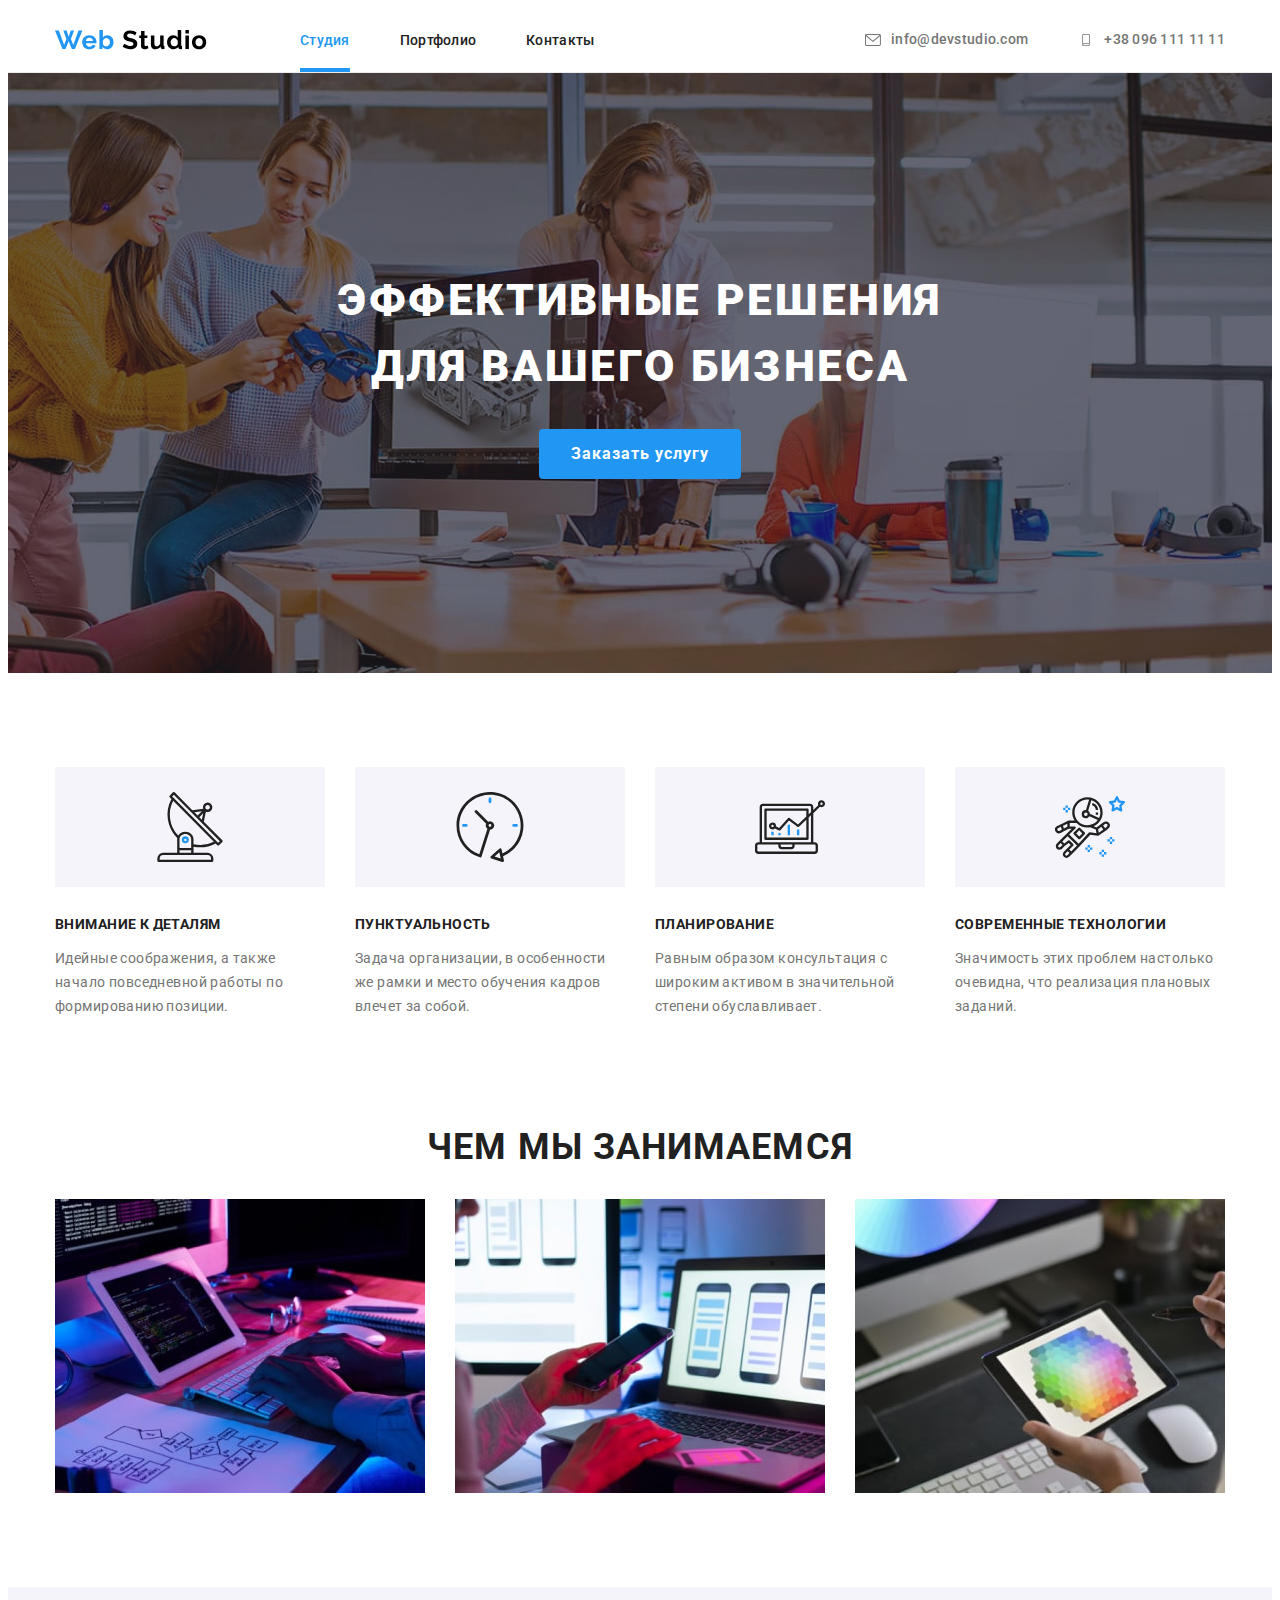
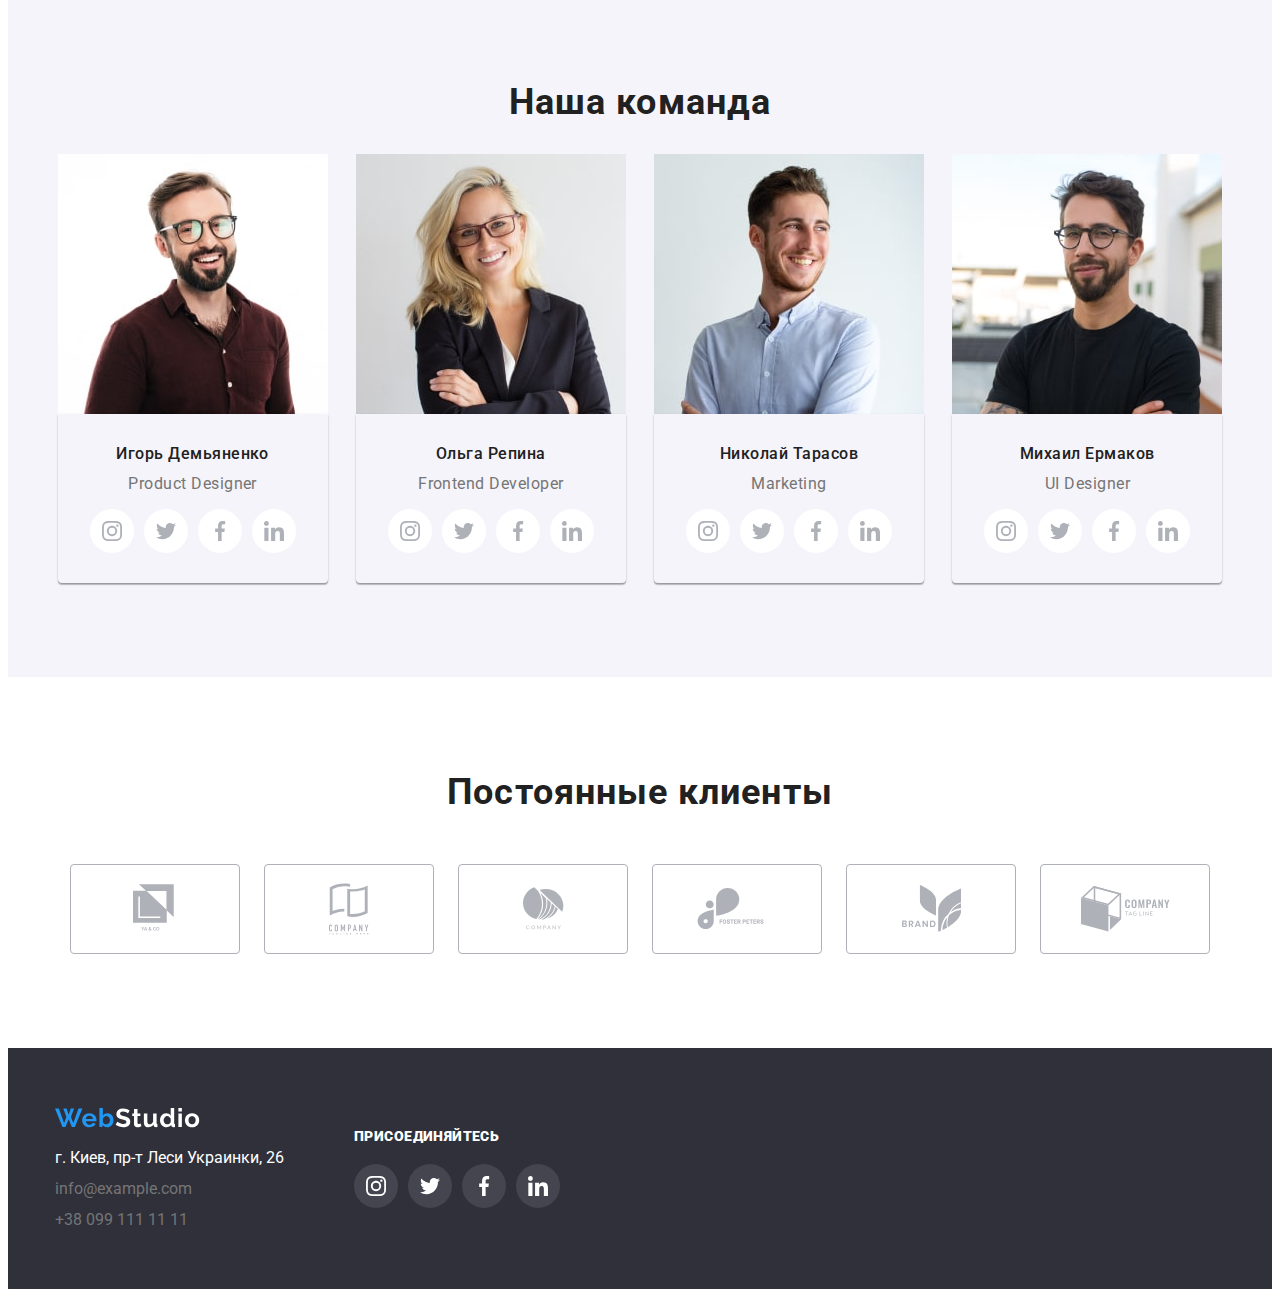
==== index.html @ 85c2e056 "Пересоздал репозиторий" ====
<!DOCTYPE html>
<html lang="ru">
  <head>
    <meta charset="UTF-8" />
    <meta name="viewport" content="width=device-width, initial-scale=1.0" />
    <title>Web Studio</title>
    <link
      href="https://fonts.googleapis.com/css2?family=Roboto:wght@400;500;700;900&display=swap"
      rel="stylesheet"
    />
    <link rel="stylesheet" href="./css/styles.css" />
  </head>

  <body>
    <header>
      <div class="header">
       <nav class="nav">
        <a href="./index.html">
          <img src="./images/logotype.svg" alt="Логотип студии" class="logo"/>
         </a>
        <ul class="navigation">
          <li class="navigation-item"><a href="./index.html" class="links-nav current">Студия</a></li>
          <li class="navigation-item"><a href="./portfolio.html" class="links-nav">Портфолио</a></li>
          <li class="navigation-item"><a href="" class="links-nav">Контакты</a></li>
        </ul>
       </nav>
       <ul class="contacts">
        <li class="contacts-item">
          <a href="mailto:info@devstudio.com" class="links-contact">
            <svg class="contact-icon">
              <use href="./images/sprite.svg#icon-envelope"></use>
            </svg>
            info@devstudio.com
          </a>
        </li>
        <li class="contacts-item">
          <a href="tel:+380961111111" class="links-contact">
            <svg class="contact-icon">
              <use href="./images/sprite.svg#icon-smartphone"></use>
            </svg>
            +38 096 111 11 11
          </a>
        </li>
       </ul>
      </div>
    </header>
  
    <main>
      <section class="hero">
        <div class="hero-box">
        <h1>
          ЭФФЕКТИВНЫЕ РЕШЕНИЯ ДЛЯ ВАШЕГО БИЗНЕСА
        </h1>
        
        <button type="button" class="btn" data-modal-open>Заказать услугу</button>
      </div>
      </section>
      <section class="qualities">
        <div class="qualities-container">
        <h2 class="visually-hidden">
          Качества
        </h2>
        <ul class="qualities-boxes">
          <li class="qualities-box details">
            <p class="qualities-title">
              Внимание к деталям
            </p>
            <p class="qualities-text">
              Идейные соображения, а также начало повседневной работы по
              формированию позиции.
            </p>
          </li>
          <li class="qualities-box punctuality">
            <h3 class="qualities-title">
              Пунктуальность
            </h3>
            <p class="qualities-text">
              Задача организации, в особенности же рамки и место обучения кадров
              влечет за собой.
            </p>
          </li>
          <li class="qualities-box planning">
            
            <h3 class="qualities-title">
              Планирование
            </h3>
            <p class="qualities-text">
              Равным образом консультация с широким активом в значительной
              степени обуславливает.
            </p>
          </li>
          <li class="qualities-box technology">
            
            <h3 class="qualities-title">
              Современные технологии
            </h3>
            <p class="qualities-text">
              Значимость этих проблем настолько очевидна, что реализация
              плановых заданий.
            </p>
          </li>
        </ul>
      </div>
      </section>
      <section class="jobs">
        <div class="jobs-container">
        <h2>
          Чем мы занимаемся
        </h2>
        <ul class="jobs-boxes">
          <li class="jobs-box desktop">
            <img
              src="./images/desktop.jpg"
              width="370"
              alt="разработка компьютерного приложения"
            />
            <div class="jobs-overlay">
              <p class="jobs-overlay-text">десктопные приложения</p>
            </div>
          </li>
          <li class="jobs-box mobile">
            <img
              src="./images/mobile.jpg"
              width="370"
              alt="разработка мобильного приложения"
            />
            <div class="jobs-overlay">
              <p class="jobs-overlay-text">мобильные приложения</p>
            </div>
          </li>
          <li class="jobs-box design">
            <img src="./images/design.jpg" width="370" alt="разработка дизайна" />
            <div class="jobs-overlay">
              <p class="jobs-overlay-text">дизайнерские решения</p>
            </div>
          </li>
        </ul>
      </div>
      </section>
      <section class="team">
        <div class="team-container">
        <h2>
          Наша команда
        </h2>
        <ul class="team-boxes">
          <li class="team-box">
            <img class="dev-photo"
              src="./images/igor.jpg"
              width="270"
              alt="Фото дизайнера"
            />
            <div class="dev-footer">
            <p class="dev-name">Игорь Демьяненко</p>
            <p class="dev">Product Designer</p>
            <ul class="social-links">
              <li class="social-links-item">
              <a href="" class="social-link">
              <svg class="social-link-icon">
                <use href="./images/sprite.svg#icon-instagram"></use>
              </svg>
            </a>
          </li>
            <li class="social-links-item">
            <a href="" class="social-link">
              <svg class="social-link-icon">
                <use href="./images/sprite.svg#icon-twitter"></use>
              </svg>
            </a>
          </li>
          <li class="social-links-item">
            <a href="" class="social-link">
              <svg class="social-link-icon">
                <use href="./images/sprite.svg#icon-facebook"></use>
              </svg>
            </a>
          </li>
          <li class="social-links-item">
            <a href="" class="social-link">
              <svg class="social-link-icon">
                <use href="./images/sprite.svg#icon-linkedin"></use>
              </svg>
            </a>
          </li>
          </ul>
          </div>
          </li>
          <li class="team-box">
            <img class="dev-photo" src="./images/olga.jpg" width="270" alt="Фото фронтенд разработчика" />
            <div class="dev-footer">
            <p class="dev-name">Ольга Репина</p>
            <p class="dev">Frontend Developer</p>
            <ul class="social-links">
              <li class="social-links-item">
              <a href="" class="social-link">
              <svg class="social-link-icon">
                <use href="./images/sprite.svg#icon-instagram"></use>
              </svg>
            </a>
          </li>
            <li class="social-links-item">
            <a href="" class="social-link">
              <svg class="social-link-icon">
                <use href="./images/sprite.svg#icon-twitter"></use>
              </svg>
            </a>
          </li>
          <li class="social-links-item">
            <a href="" class="social-link">
              <svg class="social-link-icon">
                <use href="./images/sprite.svg#icon-facebook"></use>
              </svg>
            </a>
          </li>
          <li class="social-links-item">
            <a href="" class="social-link">
              <svg class="social-link-icon">
                <use href="./images/sprite.svg#icon-linkedin"></use>
              </svg>
            </a>
          </li>
          </ul>
        </div>
          </li>
          <li class="team-box">
            <img class="dev-photo" src="./images/nikolay.jpg" width="270" alt="Фото специалиста по маркетингу" />
            <div class="dev-footer">
            <p class="dev-name">Николай Тарасов</p>
            <p class="dev">Marketing</p> 
            <ul class="social-links">
              <li class="social-links-item">
              <a href="" class="social-link">
              <svg class="social-link-icon">
                <use href="./images/sprite.svg#icon-instagram"></use>
              </svg>
            </a>
          </li>
            <li class="social-links-item">
            <a href="" class="social-link">
              <svg class="social-link-icon">
                <use href="./images/sprite.svg#icon-twitter"></use>
              </svg>
            </a>
          </li>
          <li class="social-links-item">
            <a href="" class="social-link">
              <svg class="social-link-icon">
                <use href="./images/sprite.svg#icon-facebook"></use>
              </svg>
            </a>
          </li>
          <li class="social-links-item">
            <a href="" class="social-link">
              <svg class="social-link-icon">
                <use href="./images/sprite.svg#icon-linkedin"></use>
              </svg>
            </a>
          </li>
          </ul>
        </div>
          </li>
          <li class="team-box">
            <img class="dev-photo" src="./images/mihail.jpg" width="270" alt="Фото дизайнера интерфейса" />
            <div class="dev-footer">
            <p class="dev-name">Михаил Ермаков</p>
            <p class="dev">UI Designer</p>
            <ul class="social-links">
              <li class="social-links-item">
              <a href="" class="social-link">
              <svg class="social-link-icon">
                <use href="./images/sprite.svg#icon-instagram"></use>
              </svg>
            </a>
          </li>
            <li class="social-links-item">
            <a href="" class="social-link">
              <svg class="social-link-icon">
                <use href="./images/sprite.svg#icon-twitter"></use>
              </svg>
            </a>
          </li>
          <li class="social-links-item">
            <a href="" class="social-link">
              <svg class="social-link-icon">
                <use href="./images/sprite.svg#icon-facebook"></use>
              </svg>
            </a>
          </li>
          <li class="social-links-item">
            <a href="" class="social-link">
              <svg class="social-link-icon">
                <use href="./images/sprite.svg#icon-linkedin"></use>
              </svg>
            </a>
          </li>
          </ul>
        </div>
          </li>
        </ul>
      </div>
      </section>
      <section class="clients">
          <h2 class="clients-title">Постоянные клиенты</h2>
          <div class="clients-container"></div>
          <ul class="clients-box">
            <li class="clients-item">
              <a href="" class="client-link">
                <svg class="client-link-icon" width="45px" height="50px">
                  <use href="./images/sprite.svg#icon-logo1"></use>
                </svg>
              </a>
            </li>
            <li class="clients-item">
              <a href="" class="client-link">
                <svg class="client-link-icon" width="40px" height="52px">
                  <use href="./images/sprite.svg#icon-logo2"></use>
                </svg>
              </a>
            </li>
            <li class="clients-item">
              <a href="" class="client-link">
                <svg class="client-link-icon" width="41px" height="43px">
                  <use href="./images/sprite.svg#icon-logo3"></use>
                </svg>
              </a>
            </li>
            <li class="clients-item">
              <a href="" class="client-link">
                <svg class="client-link-icon" width="80px" height="42px">
                  <use href="./images/sprite.svg#icon-logo4"></use>
                </svg>
              </a>
            </li>
            <li class="clients-item">
              <a href="" class="client-link">
                <svg class="client-link-icon" width="59px" height="47px">
                  <use href="./images/sprite.svg#icon-logo5"></use>
                </svg>
              </a>
            </li>
            <li class="clients-item">
              <a href="" class="client-link">
                <svg class="client-link-icon" width="89px" height="46px">
                  <use href="./images/sprite.svg#icon-object1"></use>
                </svg>
              </a>
            </li>
          </ul>
        </div>
      </section>
      
    </main>

    <footer>
      <section class="footer">
        <div class="footer-boxes">
          <div class="footer-left">
        <a href="./index.html"
          ><img src="./images/logofooter.svg" alt="Логотип студии" class="footer-logo"
        /></a>
          <ul class="footer-contacts">
            <li class="footer-contact">г. Киев, пр-т Леси Украинки, 26</li>
            <li class="footer-contact"><a href="mailto:info@devstudio.com" class="contact">info@example.com</a></li>
            <li class="footer-contact"><a href="tel:+38target="_blank" 0991111111" class="contact">+38 099 111 11 11</a></li>
          </ul>
        </div>
          <div class="footer-right">
            <h3 class="footer-right-title"><b>ПРИСОЕДИНЯЙТЕСЬ</b></h3>
          <ul class="social-links-footer">
            <li class="social-links-item-footer">
            <a href="" class="social-link-footer">
            <svg class="social-link-icon-footer">
              <use href="./images/sprite.svg#icon-instagram"></use>
            </svg>
          </a>
        </li>
          <li class="social-links-item-footer">
          <a href="" class="social-link-footer">
            <svg class="social-link-icon-footer">
              <use href="./images/sprite.svg#icon-twitter"></use>
            </svg>
          </a>
        </li>
        <li class="social-links-item-footer">
          <a href="" class="social-link-footer">
            <svg class="social-link-icon-footer">
              <use href="./images/sprite.svg#icon-facebook"></use>
            </svg>
          </a>
        </li>
        <li class="social-links-item-footer">
          <a href="" class="social-link-footer">
            <svg class="social-link-icon-footer">
              <use href="./images/sprite.svg#icon-linkedin"></use>
            </svg>
          </a>
        </li>
        </ul>
      </div>
    </div>
      </section>
    </footer>

    <div class="modal-back is-hidden" data-modal>
      <div class="modal-window">
        
          <button type="button" class="modal-close" data-modal-close>
          <svg class="close-icon" width="11px" height="11px">
            <use href="./images/sprite.svg#icon-close"></use>
          </svg>
        </button>
        
      </div>
    </div>

    <script src="./js/modal.js"></script>

  </body>
</html>
---- css/styles.css ----
:root {
    --main-text-color: #757575;
    --secondary-text-color: #212121;
    --additional-text-color: #ffffff;
    --accent-color: #2196f3;
    --button-background: #f5f4fa;
  }

  * {
    box-sizing: border-box;
  }

  p {
    color: var(--main-text-color);
  }

  a {
    text-decoration: none;
  }
  
  .visually-hidden {
    margin: 0;
    position: absolute !important;
    clip: rect(1px, 1px, 1px, 1px);
    padding: 0 !important;
    border: 0 !important;
    height: 1px !important;
    width: 1px !important;
    overflow: hidden;
  }

  body {
    color: var(--secondary-text-color);
    font-family: roboto, sans-serif;
  }
  
  ul {
    list-style: none;
  }

  h2 {
    color: var(--secondary-text-color);
    margin-top: 0px;
    font-style: normal;
    font-weight: bold;
    font-size: 36px;
    line-height: 1.2;
    text-align: center;
    letter-spacing: 0.03em;
  }
  
  h4 {
    font-style: normal;
    font-weight: bold;
    font-size: 14px;
    line-height: 1.14;
    letter-spacing: 0.03em;
    text-transform: uppercase;
  }

/* header */

.logo {
  margin-right: 93px;
}

.nav {
  display: flex;
  margin-right: auto;
}

.navigation {
  margin: 0;
  width: 313px;
  padding: 0px;
  display: flex;
  
}

.navigation-item:not(:first-child) {
  margin-left: 50px;
}

.header {
    padding: 0 15px;
    width: 1200px;
    display: flex;
    align-items: center;
    margin-left: auto;
    margin-right: auto;
  }

  header::after {
    content: "";
    display: block;
    height: 1px;
    width: 100%;
    background-color: #ECECEC;
  }

  .links-nav {
    padding: 24px 0;
    color: var(--secondary-text-color);
    font-style: normal;
    font-weight: 500;
    font-size: 14px;
    line-height: 1.14;
    letter-spacing: 0.02em;
    transition: color 250ms cubic-bezier(0.4, 0, 0.2, 1);
  }
  
  .links-nav:hover,
  .links-nav:focus {
    color: var(--accent-color);
  }
  
  .links-contact {
    display: flex;
    align-items: center;
  }

  .contact-icon {
    margin-right: 10px;
    width: 16px;
    height: 12px;
    fill: #757575;
    transition: fill 250ms cubic-bezier(0.4, 0, 0.2, 1);
  }

  .links-contact:hover
  .contact-icon, 
  .links-contact:focus 
  .contact-icon {
    fill: var(--accent-color);
}

  .contact-icon:hover,
  .contact-icon:focus {
    fill: var(--accent-color);
  }

  .links-contact {
    padding: 24px 0;
    color: var(--main-text-color);
    font-style: normal;
    font-weight: 500;
    font-size: 14px;
    line-height: 1.14;
    letter-spacing: 0.02em;
    transition: color 250ms cubic-bezier(0.4, 0, 0.2, 1);
  }

  .links-contact:hover,
.links-contact:focus {
  color: var(--accent-color);
}

.contacts {
  display: flex;
  align-items: center;
  margin: 0;
  padding: 0;
}

.contacts-item:not(:first-child) {
  margin-left: 50px;
}

.current {
  color: var(--accent-color);
  position: relative;
}

.current::after {
  content: "";
  display: block;
  height: 4px;
  background: var(--accent-color);
  width: 100%;
  position: absolute;
  top: 60px;
}

/* footer */

.footer-right-title {
  font-family: roboto, sans-serif;
  margin-bottom: 20px;
  margin-top: 0px;
  font-weight: 700;
  font-size: 14px;
  line-height: 1.14;
  letter-spacing: 0.03em;
  color: var(--additional-text-color) 
}

.footer-contacts {
  margin: 0;
  padding: 0;
  height: 81px;
  display: flex;
  flex-direction: column;
  justify-content: space-between;
}

.footer {
    padding: 60px 0;
    background-color: #2f303a;
  }
  
  .footer-logo {
    margin-bottom: 20px;
  }

  .footer-boxes {
    padding: 0 15px;
    width: 1200px;
    margin-left: auto;
    margin-right: auto;
    display: flex;
    align-items: center;
    
  }

  .footer-contact {
    color: #ffffff;
  }

  .contacts {
    font-family: Roboto;
    font-style: normal;
    font-weight: normal;
    font-size: 14px;
    line-height: 1.7;
    letter-spacing: 0.03em;
  }
  
  .contact {
    color: var(--main-text-color);
  }

  .social-links-footer {
    display: flex;
    margin: 0;
    padding: 0;
  }

  .social-link-footer {
    width: 44px;
    height: 44px;
    border-radius: 50%;
    background-color: rgba(255, 255, 255, 0.1);
    color: var(--additional-text-color);
    display: flex;
    justify-content: center;
    align-items: center;
    transition: background-color 250ms cubic-bezier(0.4, 0, 0.2, 1);
  }

  .social-links-item-footer:not(:last-child) {
    margin-right: 10px;   
  }

  .social-link-footer:hover,
  .social-link-footer:focus {
    color: var(--additional-text-color);
    background-color: var(--accent-color);
  }

  .social-link-icon-footer {
    width: 20px;
    height: 20px;
    fill: currentColor;
  }

  .footer-right {
    margin-left: 70px;
  }

/* studio */

/* hero */

h1 {
    margin: 0px 0px;
    font-style: normal;
    font-weight: 900;
    font-size: 44px;
    line-height: 1.5;
    text-align: center;
    letter-spacing: 0.06em;
    text-transform: uppercase;
    color: #ffffff;
  }

.hero {
    margin: 0 auto;
    height: 600px;
    max-width: 1600px;
    display: flex;
    align-items: center;
    justify-content: center;
    background-color: #2f303a;
    background-image: linear-gradient(#2F303A66, #2F303A66),
    url(../images/hero.jpg);
    background-repeat: no-repeat;
    background-position: right top;
  }

  .hero-box {
    max-width: 696px;
    display: flex;
    flex-direction: column;
    justify-content: center;
  }

  .btn {
    min-width: 200px;
    margin-left: auto;
    margin-right: auto;
    color: var(--additional-text-color);
    background-color: var(--accent-color);
    margin-top: 30px;
    font-family: Roboto;
    font-style: normal;
    font-weight: bold;
    font-size: 16px;
    line-height: 1.9;
    border-radius: 4px;
    padding: 10px 32px;
    text-align: center;
    letter-spacing: 0.06em;
    cursor: pointer;
  }

/* qualities */

.qualities-boxes {
  padding: 0;
  margin: 0;
  display: flex;
}

.qualities-box {
  max-width: 270px;
}

.details::before {
  content: "";
  display: block;
  height: 120px;
  margin-bottom: 30px;
  background-image: url(../images/antenna.svg);
  background-color: #f5f4fa;
  background-position: center;
  background-repeat: no-repeat;
}

.punctuality::before {
  content: "";
  display: block;
  height: 120px;
  margin-bottom: 30px;
  background-image: url(../images/clock.svg);
  background-color: #f5f4fa;
  background-position: center;
  background-repeat: no-repeat;
}

.planning::before {
  content: "";
  display: block;
  height: 120px;
  margin-bottom: 30px;
  background-image: url(../images/diagram.svg);
  background-color: #f5f4fa;
  background-position: center;
  background-repeat: no-repeat;
}

.technology::before {
  content: "";
  display: block;
  height: 120px;
  margin-bottom: 30px;
  background-image: url(../images/astronaut.svg);
  background-color: #f5f4fa;
  background-position: center;
  background-repeat: no-repeat;
}

.qualities-box:not(:last-child) {
  margin-right: 30px;
}

.qualities-container {
  padding: 0 15px;
  width: 1200px;
  margin-left: auto;
  margin-right: auto;
  display: flex;
}


.qualities {
    padding: 94px 0px;
    width: 100%;
    margin-top: 0px;
    margin-left: auto;
    margin-right: auto;
  }
  
  .qualities-title {
    color: var(--secondary-text-color);
  }
  
  .qualities-text {
    color: var(--main-text-color);
  }

  .qualities-title {
    font-style: normal;
    font-weight: bold;
    font-size: 14px;
    line-height: 1.14;
    letter-spacing: 0.03em;
    text-transform: uppercase;
  }
  
  .qualities-text {
    font-style: normal;
    font-weight: normal;
    font-size: 14px;
    line-height: 1.7;
    letter-spacing: 0.03em;
  }
  

/* jobs */

.jobs-box:not(:nth-child(3n)) {
  margin-right: auto;
}

.jobs-container {
  margin: 0 auto;
  padding-left: 15px;
  padding-right: 15px;
  width: 1200px;
}

.jobs-boxes {
  padding: 0;
  margin: 0;
  display: flex;
}

.jobs {
    padding-bottom: 94px;
    text-transform: uppercase;
    color: var(--additional-text-color);
  }

  .jobs-box {
    position: relative;
    overflow: hidden;
  }

  .jobs-overlay {
    width: 100%;
    height: 70px;
    background-color: rgba(47, 48, 58, 0.8);
    display: flex;
    justify-content: center;
    align-items: center;
    position: absolute;
    transition: transform 250ms cubic-bezier(0.4, 0, 0.2, 1);
  }

  .jobs-overlay-text {
    font-weight: 700;
    color: var(--additional-text-color);
  }

  .desktop:hover .jobs-overlay,
  .desktop:focus .jobs-overlay {
    transform: translateY(-100%);
  }

  .mobile:hover .jobs-overlay,
  .mobile:focus .jobs-overlay {
    transform: translateY(-100%);
  }

  .design:hover .jobs-overlay,
  .design:focus .jobs-overlay {
    transform: translateY(-100%);
  }

.team-boxes {
  margin: 0;
  padding: 0;
  display: flex;
  justify-content: space-around;
}

.team-box {
  display: flex;
  flex-direction: column;
  justify-content: center;
}

.dev-footer {
  padding-bottom: 30px;
  padding-top: 30px;
  box-shadow: 0px 1px 3px rgba(0, 0, 0, 0.12),
  0px 1px 1px rgba(0, 0, 0, 0.14),
  0px 2px 1px rgba(0, 0, 0, 0.2);
  border-radius: 0px 0px 4px 4px;
}

.team-box:not(:last-child) {
  margin-right: 23px;
}

.team {
    padding: 94px 0px;
    background-color: #F5F4FA;
  }
  
.team-container {
  padding: 0 15px;
  margin-left: auto;
  margin-right: auto;
  width: 1200px;
}

  .dev {
    text-align: center;
    margin: 0;
    font-style: normal;
    font-weight: normal;
    font-size: 16px;
    line-height: 1.2;
    letter-spacing: 0.03em;
  }

  .dev-name {
    text-align: center;
    color: var(--secondary-text-color);
    margin-bottom: 10px;
    margin-top: 0;
    font-style: normal;
    font-weight: 500;
    font-size: 16px;
    line-height: 1.2;
    letter-spacing: 0.03em;
  }

  .social-link {
    display: flex;
    justify-content: center;
    align-items: center;
    width: 44px;
    height: 44px;
    border-radius: 50%;
    color: #afb1b8;
    background-color: #FFFFFF;
    transition: color 250ms cubic-bezier(0.4, 0, 0.2, 1), background-color 250ms cubic-bezier(0.4, 0, 0.2, 1);
}
  
  .social-link-icon {
    width: 20px;
    height: 20px;
    fill: currentColor;
}

  .social-links {
    padding: 0;
    margin: 0;
    display: flex;
    justify-content: center;
    margin-top: 16px;
  }

  .social-links-item:not(:first-child) {
    margin-left: 10px;
  }

  .social-link:hover,
  .social-link:focus {
    background-color: var(--accent-color);
    color: #ffffff;
  }

  .social-link-icon:hover .social-link,
  .social-link-icon:focus .social-link {
    background-color: var(--accent-color);
  }

  /* clients */

  .clients {
    padding: 94px 0;
  }

  .clients-title {
    margin: 0;
    margin-bottom: 50px;
  }

  .client-link {
    width: 170px;
    height: 90px;
    display: flex;
    justify-content: center;
    align-items: center;
    border: 1px solid #afb1b8;
    border-radius: 4px;
    color: #AFB1B8;
    transition: color 250ms cubic-bezier(0.4, 0, 0.2, 1);
}
  }

  .clients-container {
    padding: 0 15px;
    margin: 0 auto;
  }

  .clients-box {
    margin: 0;
    padding: 0 15px;
    width: 1170px;
    margin: 0 auto;
    display: flex;
    justify-content: space-between;
  }

  .client-link:hover,
  .client-link:focus {
    color: var(--accent-color);
    border-color: var(--accent-color);
  }

  .client-link-icon {
    fill: currentColor;
  }

  /* portfolio */

ul {
  list-style: none;
}

.filter-btns {
  margin: 0;
  padding: 0;
  display: flex;
  justify-content: center;
}

.filters-container {
  width: 1200px;
  margin: 0 auto;
  padding: 0 15px;
}

.filter-btn-box:not(:first-child) {
  margin-left: 8px;
}

.filter-btn {
  border-radius: 4px;
  padding: 6px 22px;
  transition: color 250ms cubic-bezier(0.4, 0, 0.2, 1), background-color 250ms cubic-bezier(0.4, 0, 0.2, 1);
  cursor: pointer;
}

.filters {
    padding-top: 94px;
    padding-bottom: 34px;
    min-width: 1200px;
}

.gallery-container {
    width: 1200px;
    margin: 0 auto;
    padding: 0 15px;
}

.gallery {
  padding-bottom: 94px;
}

  .gallery-type {
    margin-bottom: 20px;
  }

h3 {
  color: var(--secondary-text-color);
  margin-top: 20px;
  margin-bottom: 4px;
  font-style: normal;
  font-weight: bold;
  font-size: 18px;
  line-height: 2;
  letter-spacing: 0.06em;
}

.gallery-boxes {
  margin: 0;
  padding: 0;
  display: flex;
  flex-wrap: wrap;
}

.gallery-box {
  width: 370px;
  transition: box-shadow 250ms cubic-bezier(0.4, 0, 0.2, 1);

}

.gallery-box:not(:nth-last-child(-n + 3)) {
  margin-bottom: 30px;
}

.gallery-box:not(:nth-child(3n)) {
 margin-right: 30px;
} 

.gallery-text-box {
  padding: 20px 24px;
  border: 1px solid #EEEEEE;
}

img {
  display: block;
}

  button {
    background-color: var(--button-background);
    border: 0px;
    font-family: Roboto;
    font-style: normal;
    font-weight: 500;
    font-size: 16px;
    line-height: 1.6;
    letter-spacing: 0.03em;
  }
  
  button:hover,
  button:focus {
    color: var(--additional-text-color);
    background-color: var(--accent-color);
    border-radius: 4px;
  }
  
  .gallery-text {
    font-style: normal;
    font-weight: normal;
    font-size: 18px;
    line-height: 1.6;
    letter-spacing: 0.03em;
  }
  
  .gallery-type {
    font-style: normal;
    font-weight: normal;
    font-size: 16px;
    line-height: 1.9;
    letter-spacing: 0.03em;
  }

  .gallery-box:hover,
  .gallery-box:focus {
    box-shadow: 0px 1px 1px rgba(0, 0, 0, 0.12),
    0px 4px 4px rgba(0, 0, 0, 0.06),
    1px 4px 6px rgba(0, 0, 0, 0.16);
  }

  .gallery-overlay-text {
    font-weight: 400;
    color: var(--additional-text-color);
    max-width: 322px;
    line-height: 1.56;
    letter-spacing: 0.03em;
    font-size: 18px;
  }

  .gallery-overlay-text-box {
    display: flex;
    justify-content: center;
    align-items: center;
    background-color: rgba(33, 150, 243, 0.9);
    width: 100%;
    height: 100%;
    position: absolute;
    transition: transform 250ms cubic-bezier(0.4, 0, 0.2, 1);
  }

  .gallery-box:hover .gallery-overlay-text-box,
  .gallery-box:focus .gallery-overlay-text-box {
    transform: translateY(-100%)
  }

  .gallery-overlay-box {
    position: relative;
    overflow: hidden;
    max-width: 370px;
    max-height: 294px;
  }

  /* modal */

  .modal-back {
    width: 100%;
    height: 100%;
    background-color: rgba(0, 0, 0, 0.2);
    position: fixed;
    left: 0;
    top: 0;
  }

  .is-hidden {
    visibility: hidden;
    opacity: 0;
    pointer-events: unset;
  }

  .modal-window {
    width: 528px;
    height: 581px;
    background-color: #fff;
    position: absolute;
    left: 50%;
    top: 50%;
    transform: translate(-50%, -50%)
  }

  .modal-close {
    width: 30px;
    height: 30px;
    position: absolute;
    top: 0;
    right: 0;
  }
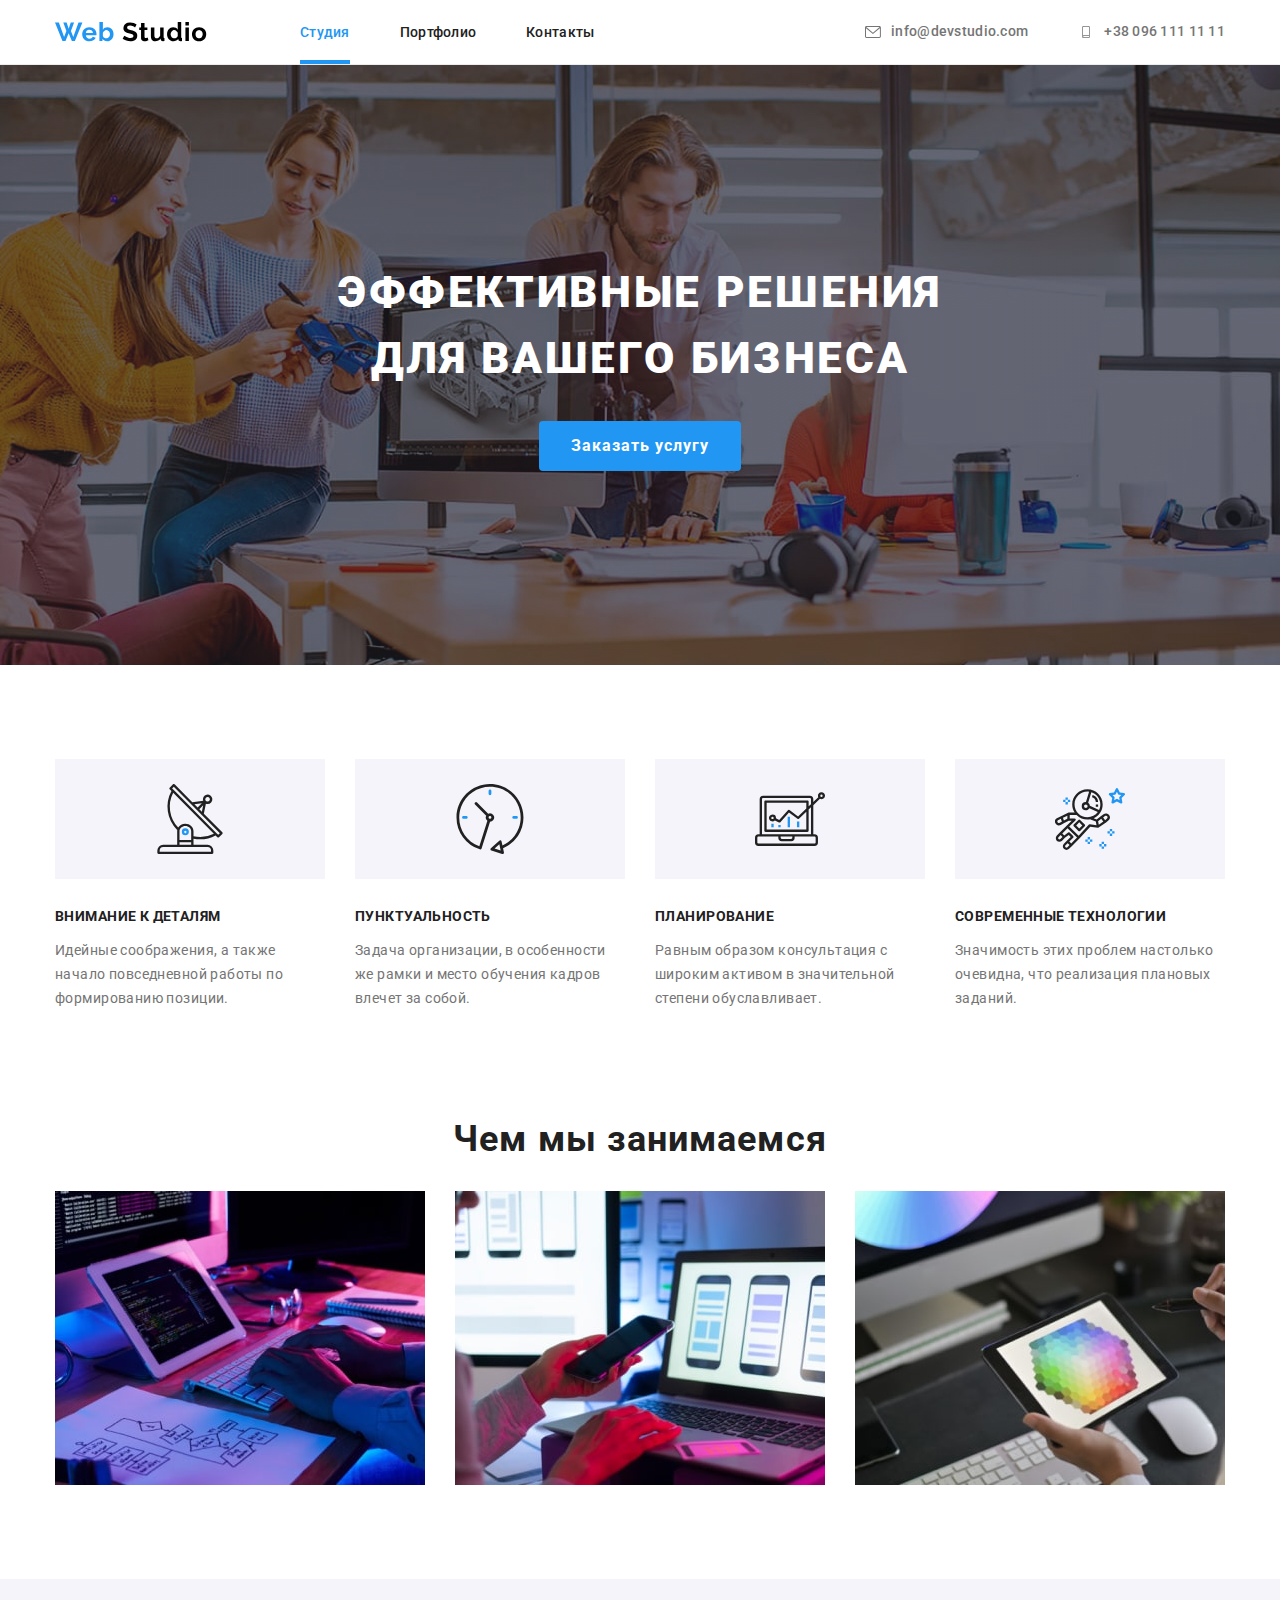
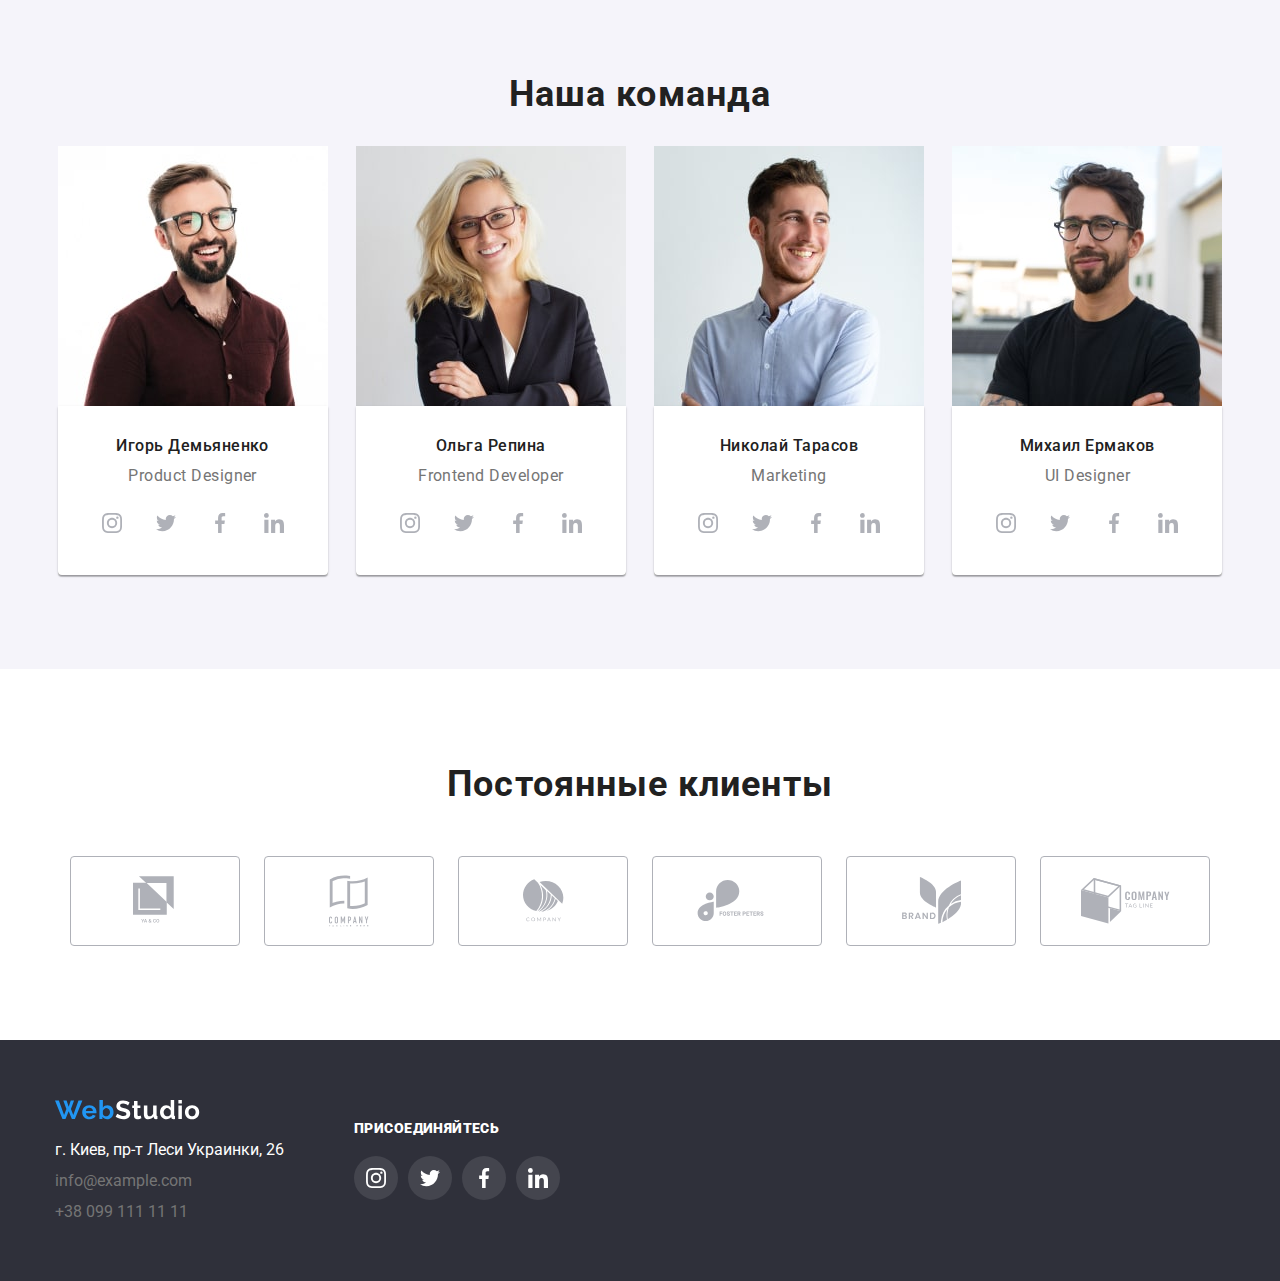
==== commit 3c096556: "Исправления" ====
--- a/index.html
+++ b/index.html
@@ -13,7 +13,7 @@
 
   <body>
     <header>
-      <div class="header">
+      <div class="container-header">
        <nav class="nav">
         <a href="./index.html">
           <img src="./images/logotype.svg" alt="Логотип студии" class="logo"/>
@@ -21,7 +21,7 @@
         <ul class="navigation">
           <li class="navigation-item"><a href="./index.html" class="links-nav current">Студия</a></li>
           <li class="navigation-item"><a href="./portfolio.html" class="links-nav">Портфолио</a></li>
-          <li class="navigation-item"><a href="" class="links-nav">Контакты</a></li>
+          <li class="navigation-item"><a href="" class="links-nav data-modal-open">Контакты</a></li>
         </ul>
        </nav>
        <ul class="contacts">
@@ -300,7 +300,7 @@
       </section>
       <section class="clients">
           <h2 class="clients-title">Постоянные клиенты</h2>
-          <div class="clients-container"></div>
+          <div class="clients-container">
           <ul class="clients-box">
             <li class="clients-item">
               <a href="" class="client-link">
@@ -346,13 +346,12 @@
             </li>
           </ul>
         </div>
-      </section>
-      
+      </section> 
     </main>
 
     <footer>
       <section class="footer">
-        <div class="footer-boxes">
+        <div class="footer-container">
           <div class="footer-left">
         <a href="./index.html"
           ><img src="./images/logofooter.svg" alt="Логотип студии" class="footer-logo"
--- a/css/styles.css
+++ b/css/styles.css
@@ -32,6 +32,7 @@
   body {
     color: var(--secondary-text-color);
     font-family: roboto, sans-serif;
+    margin: 0px;
   }
   
   ul {
@@ -81,7 +82,7 @@
   margin-left: 50px;
 }
 
-.header {
+.container-header {
     padding: 0 15px;
     width: 1200px;
     display: flex;
@@ -96,6 +97,7 @@
     height: 1px;
     width: 100%;
     background-color: #ECECEC;
+    border-radius: 2px;
   }
 
   .links-nav {
@@ -212,7 +214,7 @@
     margin-bottom: 20px;
   }
 
-  .footer-boxes {
+  .footer-container {
     padding: 0 15px;
     width: 1200px;
     margin-left: auto;
@@ -457,7 +459,6 @@
 
 .jobs {
     padding-bottom: 94px;
-    text-transform: uppercase;
     color: var(--additional-text-color);
   }
 
@@ -480,6 +481,7 @@
   .jobs-overlay-text {
     font-weight: 700;
     color: var(--additional-text-color);
+    text-transform: uppercase;
   }
 
   .desktop:hover .jobs-overlay,
@@ -508,6 +510,7 @@
   display: flex;
   flex-direction: column;
   justify-content: center;
+  background: #fff;
 }
 
 .dev-footer {
@@ -653,16 +656,12 @@
 }
 
 .filter-btns {
-  margin: 0;
-  padding: 0;
   display: flex;
   justify-content: center;
-}
-
-.filters-container {
   width: 1200px;
   margin: 0 auto;
-  padding: 0 15px;
+  padding: 94px 15px 0;
+
 }
 
 .filter-btn-box:not(:first-child) {
@@ -708,10 +707,11 @@
 }
 
 .gallery-boxes {
-  margin: 0;
-  padding: 0;
   display: flex;
   flex-wrap: wrap;
+  width: 1200px;
+  margin: 0 auto;
+  padding: 50px 15px 0;
 }
 
 .gallery-box {
